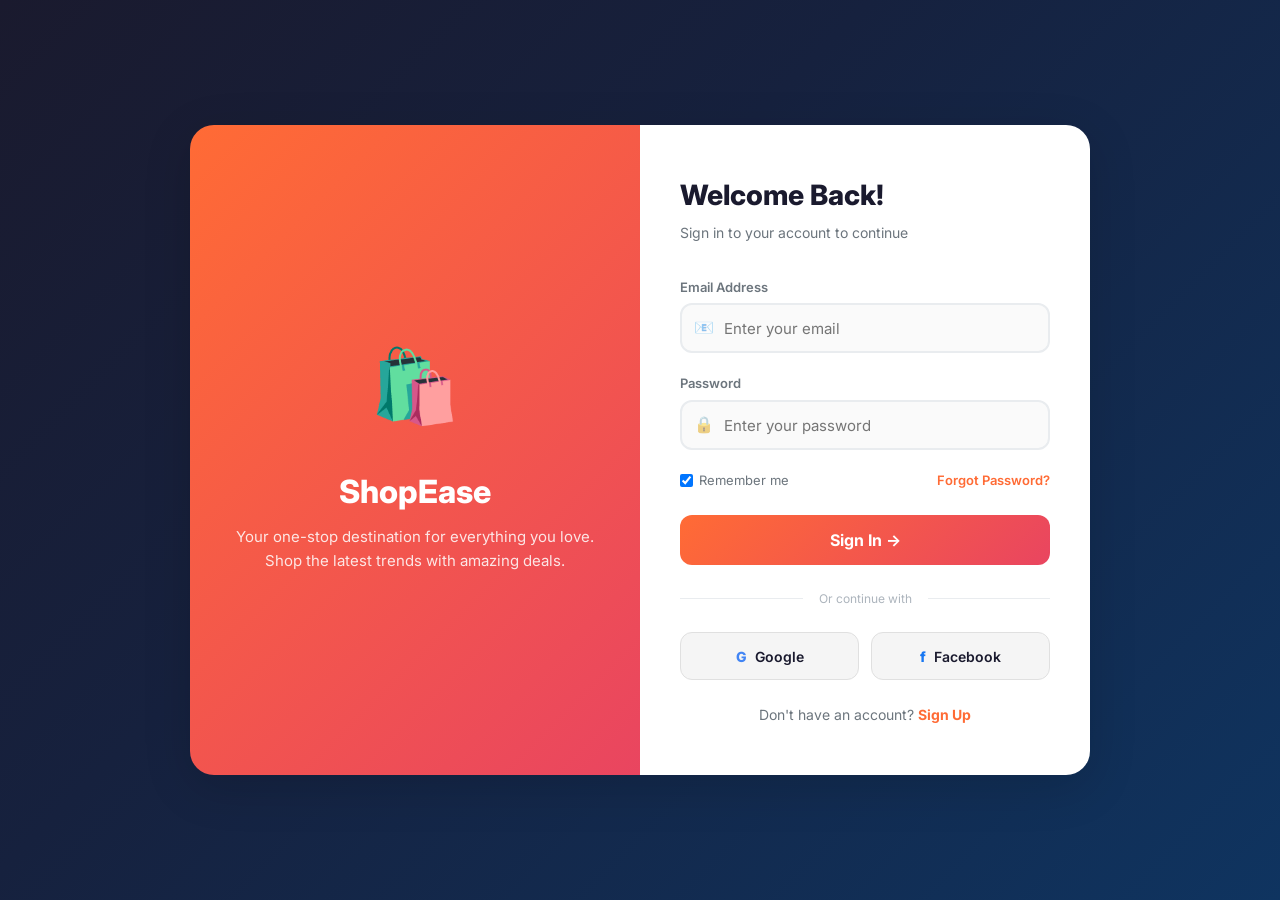
==== login.html @ 221dc3b9 "links added" ====
<!DOCTYPE html>
<html lang="en">

<head>
    <meta charset="UTF-8" />
    <meta name="viewport" content="width=device-width, initial-scale=1.0" />
    <title>Login – ShopEase</title>
    <meta name="description"
        content="Sign in to your ShopEase account to access your cart, orders, and personalized deals." />
    <link rel="stylesheet" href="styles.css" />
    <script
        src="https://cdn.c360a.salesforce.com/beacon/c360a/8842efab-59fa-426b-980d-b80e8fdeb8ed/scripts/c360a.min.js"></script>
</head>

<body>

    <!-- TOAST -->
    <div id="toast" class="toast"></div>

    <!-- LOGIN PAGE -->
    <div class="login-page-wrapper">
        <div class="login-card">
            <div class="login-hero">
                <div class="emoji">🛍️</div>
                <h2>ShopEase</h2>
                <p>Your one-stop destination for everything you love. Shop the latest trends with amazing deals.</p>
            </div>
            <div class="login-form-side">
                <h1>Welcome Back!</h1>
                <p class="subtitle">Sign in to your account to continue</p>
                <div class="form-group">
                    <label>Email Address</label>
                    <div class="input-wrap">
                        <span class="input-icon">📧</span>
                        <input type="email" id="emailInput" placeholder="Enter your email" />
                    </div>
                </div>
                <div class="form-group">
                    <label>Password</label>
                    <div class="input-wrap">
                        <span class="input-icon">🔒</span>
                        <input type="password" id="passwordInput" placeholder="Enter your password" />
                    </div>
                </div>
                <div class="form-options">
                    <label><input type="checkbox" checked /> Remember me</label>
                    <a href="#" onclick="showToast('Password reset link sent!');return false;">Forgot Password?</a>
                </div>
                <button class="btn btn-primary-full" onclick="loginSuccess()">Sign In →</button>
                <div class="divider">Or continue with</div>
                <div class="social-row">
                    <button class="btn-social" onclick="loginSuccess()"><span
                            style="color:#4285F4;font-weight:800;">G</span>
                        Google</button>
                    <button class="btn-social" onclick="loginSuccess()"><span
                            style="color:#1877F2;font-weight:800;">f</span>
                        Facebook</button>
                </div>
                <div class="login-footer">Don't have an account? <a href="#"
                        onclick="showToast('Sign Up - Coming soon!');return false;">Sign Up</a></div>
            </div>
        </div>
    </div>

    <script src="shared.js"></script>
    <script>
        function loginSuccess() {
            window.location.href = 'index.html?loggedIn=true';
        }
    </script>
</body>

</html>
---- styles.css ----
/* ==========================================
   ShopEase – E-Commerce Website
   Full Desktop Website Design
   ========================================== */

@import url('https://fonts.googleapis.com/css2?family=Inter:wght@300;400;500;600;700;800;900&display=swap');

:root {
  --primary: #FF6B35;
  --primary-dark: #E55A2B;
  --primary-light: #FF8F65;
  --primary-bg: #FFF5F0;
  --secondary: #1A1A2E;
  --secondary-light: #16213E;
  --accent: #E94560;
  --accent-light: #FF6B81;
  --gold: #FFD700;
  --background: #F8F9FA;
  --surface: #FFFFFF;
  --card-bg: #FFFFFF;
  --text-primary: #1A1A2E;
  --text-secondary: #6C757D;
  --text-hint: #ADB5BD;
  --text-price: #FF6B35;
  --text-old-price: #ADB5BD;
  --success: #28A745;
  --warning: #FFC107;
  --error: #DC3545;
  --divider: #E9ECEF;
  --shadow-sm: 0 2px 8px rgba(0,0,0,0.06);
  --shadow-md: 0 4px 16px rgba(0,0,0,0.1);
  --shadow-lg: 0 8px 32px rgba(0,0,0,0.12);
  --shadow-xl: 0 12px 48px rgba(0,0,0,0.15);
  --radius-sm: 8px;
  --radius-md: 12px;
  --radius-lg: 16px;
  --radius-xl: 24px;
  --radius-round: 100px;
  --transition: all 0.3s cubic-bezier(0.4, 0, 0.2, 1);
  --font: 'Inter', -apple-system, BlinkMacSystemFont, sans-serif;
  --max-width: 1280px;
}

/* ---- Reset & Base ---- */
*, *::before, *::after { box-sizing: border-box; margin: 0; padding: 0; }
html { scroll-behavior: smooth; }

body {
  font-family: var(--font);
  background: var(--background);
  color: var(--text-primary);
  line-height: 1.6;
  -webkit-font-smoothing: antialiased;
}

a { text-decoration: none; color: inherit; }
button { cursor: pointer; border: none; outline: none; font-family: var(--font); }
input, select, textarea { font-family: var(--font); outline: none; }
img { max-width: 100%; }
ul, ol { list-style: none; }

.container { max-width: var(--max-width); margin: 0 auto; padding: 0 24px; }

/* ---- Page System ---- */
/* Multi-page app — each page is a separate HTML file */

@keyframes fadeIn { from { opacity: 0; } to { opacity: 1; } }
@keyframes slideUp { from { opacity: 0; transform: translateY(20px); } to { opacity: 1; transform: translateY(0); } }
@keyframes bounceIn { 0% { opacity:0; transform:scale(.3); } 50% { transform:scale(1.05); } 100% { opacity:1; transform:scale(1); } }
@keyframes pulse { 0%,100% { transform:scale(1); } 50% { transform:scale(1.05); } }

/* ==========================================
   WEBSITE HEADER / NAVBAR
   ========================================== */
.site-header {
  background: var(--secondary);
  position: sticky;
  top: 0;
  z-index: 1000;
  box-shadow: 0 2px 12px rgba(0,0,0,0.15);
}

.header-top {
  border-bottom: 1px solid rgba(255,255,255,0.08);
  padding: 6px 0;
}

.header-top .container {
  display: flex;
  justify-content: space-between;
  font-size: 12px;
  color: rgba(255,255,255,0.5);
}

.header-main { padding: 14px 0; }

.header-main .container {
  display: flex;
  align-items: center;
  gap: 24px;
}

.logo {
  display: flex;
  align-items: center;
  gap: 10px;
  cursor: pointer;
  flex-shrink: 0;
}

.logo-emoji { font-size: 32px; }

.logo-text {
  font-size: 26px;
  font-weight: 800;
  color: #fff;
  letter-spacing: -0.5px;
}

.header-search {
  flex: 1;
  max-width: 560px;
  position: relative;
}

.header-search input {
  width: 100%;
  height: 44px;
  border: 2px solid rgba(255,255,255,0.15);
  border-radius: var(--radius-round);
  padding: 0 48px 0 20px;
  font-size: 14px;
  background: rgba(255,255,255,0.08);
  color: #fff;
  transition: var(--transition);
}

.header-search input::placeholder { color: rgba(255,255,255,0.4); }
.header-search input:focus { border-color: var(--primary); background: rgba(255,255,255,0.12); }

.header-search .search-icon {
  position: absolute;
  right: 16px;
  top: 50%;
  transform: translateY(-50%);
  font-size: 18px;
  opacity: 0.6;
}

.header-actions {
  display: flex;
  align-items: center;
  gap: 8px;
}

.header-btn {
  display: flex;
  flex-direction: column;
  align-items: center;
  gap: 2px;
  padding: 8px 14px;
  border-radius: var(--radius-sm);
  color: rgba(255,255,255,0.7);
  font-size: 11px;
  background: transparent;
  transition: var(--transition);
  position: relative;
  cursor: pointer;
}

.header-btn:hover { background: rgba(255,255,255,0.08); color: #fff; }
.header-btn .emoji { font-size: 22px; }

.header-btn .badge {
  position: absolute;
  top: 2px;
  right: 6px;
  min-width: 18px;
  height: 18px;
  background: var(--accent);
  color: #fff;
  font-size: 10px;
  font-weight: 700;
  border-radius: 50%;
  display: flex;
  align-items: center;
  justify-content: center;
  animation: pulse 0.5s ease;
}

/* Nav Bar */
.nav-bar {
  background: var(--secondary-light);
  border-top: 1px solid rgba(255,255,255,0.06);
}

.nav-bar .container {
  display: flex;
  gap: 0;
}

.nav-link {
  padding: 12px 20px;
  color: rgba(255,255,255,0.7);
  font-size: 14px;
  font-weight: 500;
  cursor: pointer;
  transition: var(--transition);
  border-bottom: 2px solid transparent;
  white-space: nowrap;
}

.nav-link:hover, .nav-link.active {
  color: #fff;
  border-bottom-color: var(--primary);
  background: rgba(255,255,255,0.04);
}

/* ==========================================
   FOOTER
   ========================================== */
.site-footer {
  background: var(--secondary);
  color: rgba(255,255,255,0.7);
  padding: 48px 0 0;
  margin-top: 60px;
}

.footer-grid {
  display: grid;
  grid-template-columns: 2fr 1fr 1fr 1fr;
  gap: 40px;
  margin-bottom: 40px;
}

.footer-brand .logo { margin-bottom: 16px; }
.footer-brand p { font-size: 14px; line-height: 1.7; color: rgba(255,255,255,0.5); }

.footer-col h4 {
  color: #fff;
  font-size: 15px;
  font-weight: 700;
  margin-bottom: 16px;
}

.footer-col ul li {
  margin-bottom: 10px;
}

.footer-col ul li a {
  color: rgba(255,255,255,0.5);
  font-size: 14px;
  transition: var(--transition);
}

.footer-col ul li a:hover { color: var(--primary); }

.footer-bottom {
  border-top: 1px solid rgba(255,255,255,0.08);
  padding: 20px 0;
  display: flex;
  justify-content: space-between;
  align-items: center;
  font-size: 13px;
  color: rgba(255,255,255,0.3);
}

.footer-payments { display: flex; gap: 8px; font-size: 24px; }

/* ==========================================
   LOGIN PAGE
   ========================================== */
.login-page-wrapper {
  display: flex;
  align-items: center;
  justify-content: center;
  min-height: 100vh;
  background: linear-gradient(135deg, #1A1A2E 0%, #16213E 40%, #0F3460 100%);
  padding: 40px 20px;
}

.login-card {
  display: flex;
  max-width: 900px;
  width: 100%;
  border-radius: var(--radius-xl);
  overflow: hidden;
  box-shadow: var(--shadow-xl);
  animation: slideUp 0.5s ease;
}

.login-hero {
  flex: 1;
  background: linear-gradient(135deg, var(--primary), var(--accent));
  padding: 60px 40px;
  display: flex;
  flex-direction: column;
  justify-content: center;
  text-align: center;
  color: #fff;
}

.login-hero .emoji { font-size: 72px; margin-bottom: 24px; }
.login-hero h2 { font-size: 32px; font-weight: 800; margin-bottom: 8px; }
.login-hero p { font-size: 15px; opacity: 0.85; line-height: 1.6; }

.login-form-side {
  flex: 1;
  background: #fff;
  padding: 48px 40px;
}

.login-form-side h1 {
  font-size: 28px;
  font-weight: 800;
  margin-bottom: 4px;
}

.login-form-side .subtitle {
  color: var(--text-secondary);
  font-size: 14px;
  margin-bottom: 32px;
}

.form-group { margin-bottom: 20px; }

.form-group label {
  display: block;
  font-size: 13px;
  font-weight: 600;
  color: var(--text-secondary);
  margin-bottom: 6px;
}

.form-group .input-wrap {
  position: relative;
}

.form-group .input-icon {
  position: absolute;
  left: 14px;
  top: 50%;
  transform: translateY(-50%);
  font-size: 16px;
  opacity: 0.5;
}

.form-group input {
  width: 100%;
  height: 50px;
  border: 2px solid var(--divider);
  border-radius: var(--radius-md);
  padding: 0 16px 0 42px;
  font-size: 15px;
  background: #FAFAFA;
  transition: var(--transition);
}

.form-group input:focus {
  border-color: var(--primary);
  background: #fff;
  box-shadow: 0 0 0 4px rgba(255,107,53,0.1);
}

.form-options {
  display: flex;
  justify-content: space-between;
  align-items: center;
  margin-bottom: 24px;
  font-size: 13px;
}

.form-options label { display: flex; align-items: center; gap: 6px; color: var(--text-secondary); cursor: pointer; }
.form-options a { color: var(--primary); font-weight: 600; }
.form-options a:hover { color: var(--primary-dark); }

.btn { display: inline-flex; align-items: center; justify-content: center; gap: 8px; font-weight: 700; border-radius: var(--radius-md); transition: var(--transition); cursor: pointer; border: none; }

.btn-primary-full {
  width: 100%;
  height: 50px;
  background: linear-gradient(135deg, var(--primary), var(--accent));
  color: #fff;
  font-size: 16px;
}

.btn-primary-full:hover { transform: translateY(-2px); box-shadow: 0 8px 24px rgba(255,107,53,0.4); }

.btn-primary-std {
  padding: 12px 32px;
  background: var(--primary);
  color: #fff;
  font-size: 15px;
}

.btn-primary-std:hover { background: var(--primary-dark); transform: translateY(-1px); box-shadow: var(--shadow-md); }

.btn-outline {
  padding: 12px 32px;
  background: transparent;
  color: var(--primary);
  font-size: 15px;
  border: 2px solid var(--primary);
}

.btn-outline:hover { background: var(--primary-bg); }

.divider {
  display: flex;
  align-items: center;
  gap: 16px;
  margin: 24px 0;
  color: var(--text-hint);
  font-size: 12px;
}
.divider::before, .divider::after { content: ''; flex: 1; height: 1px; background: var(--divider); }

.social-row {
  display: flex;
  gap: 12px;
  margin-bottom: 24px;
}

.btn-social {
  flex: 1;
  height: 48px;
  display: flex;
  align-items: center;
  justify-content: center;
  gap: 8px;
  background: #F5F5F5;
  border: 1px solid #E0E0E0;
  border-radius: var(--radius-md);
  font-size: 14px;
  font-weight: 600;
  color: var(--text-primary);
  transition: var(--transition);
  cursor: pointer;
}

.btn-social:hover { background: #EBEBEB; transform: translateY(-1px); }

.login-footer {
  text-align: center;
  font-size: 14px;
  color: var(--text-secondary);
}

.login-footer a { color: var(--primary); font-weight: 700; }

/* ==========================================
   HERO BANNER (HOME)
   ========================================== */
.hero-banner {
  position: relative;
  overflow: hidden;
  border-radius: var(--radius-lg);
  height: 380px;
  margin-bottom: 48px;
}

.hero-track {
  display: flex;
  height: 100%;
  transition: transform 0.6s cubic-bezier(0.4,0,0.2,1);
}

.hero-slide {
  min-width: 100%;
  height: 100%;
  padding: 60px;
  display: flex;
  flex-direction: column;
  justify-content: center;
  position: relative;
  overflow: hidden;
}

.hero-slide::after {
  content: '';
  position: absolute;
  right: -40px;
  bottom: -40px;
  width: 300px;
  height: 300px;
  background: rgba(255,255,255,0.06);
  border-radius: 50%;
}

.hero-badge {
  display: inline-block;
  padding: 6px 16px;
  background: rgba(255,255,255,0.2);
  backdrop-filter: blur(6px);
  border-radius: var(--radius-round);
  color: #fff;
  font-size: 13px;
  font-weight: 700;
  width: fit-content;
  margin-bottom: 16px;
}

.hero-title {
  font-size: 42px;
  font-weight: 900;
  color: #fff;
  margin-bottom: 8px;
  letter-spacing: -0.5px;
}

.hero-subtitle {
  color: rgba(255,255,255,0.85);
  font-size: 16px;
  margin-bottom: 24px;
  max-width: 400px;
}

.hero-cta {
  display: inline-flex;
  align-items: center;
  gap: 8px;
  background: #fff;
  color: var(--text-primary);
  padding: 14px 32px;
  border-radius: var(--radius-round);
  font-size: 15px;
  font-weight: 700;
  cursor: pointer;
  transition: var(--transition);
  width: fit-content;
  border: none;
}

.hero-cta:hover { transform: translateY(-2px); box-shadow: var(--shadow-lg); }

.hero-dots {
  position: absolute;
  bottom: 24px;
  left: 50%;
  transform: translateX(-50%);
  display: flex;
  gap: 10px;
  z-index: 5;
}

.hero-dot {
  width: 10px;
  height: 10px;
  border-radius: 50%;
  background: rgba(255,255,255,0.4);
  cursor: pointer;
  transition: var(--transition);
}

.hero-dot.active { width: 28px; border-radius: 5px; background: #fff; }

/* ==========================================
   CATEGORIES
   ========================================== */
.section { margin-bottom: 52px; }

.section-header {
  display: flex;
  align-items: center;
  justify-content: space-between;
  margin-bottom: 24px;
}

.section-title {
  font-size: 24px;
  font-weight: 800;
  color: var(--text-primary);
  display: flex;
  align-items: center;
  gap: 10px;
}

.see-all {
  color: var(--primary);
  font-size: 14px;
  font-weight: 700;
  cursor: pointer;
  transition: var(--transition);
}

.see-all:hover { color: var(--primary-dark); }

.categories-grid {
  display: grid;
  grid-template-columns: repeat(auto-fill, minmax(130px, 1fr));
  gap: 16px;
}

.category-card {
  display: flex;
  flex-direction: column;
  align-items: center;
  padding: 24px 12px;
  background: var(--card-bg);
  border-radius: var(--radius-lg);
  cursor: pointer;
  transition: var(--transition);
  box-shadow: var(--shadow-sm);
  text-align: center;
  text-decoration: none;
  color: inherit;
}

.category-card:hover {
  transform: translateY(-4px);
  box-shadow: var(--shadow-md);
}

.category-card .emoji {
  font-size: 36px;
  margin-bottom: 10px;
  transition: var(--transition);
}

.category-card:hover .emoji { transform: scale(1.15); }

.category-card .name {
  font-size: 13px;
  font-weight: 600;
  color: var(--text-primary);
}

.category-card .count {
  font-size: 11px;
  color: var(--text-hint);
  margin-top: 2px;
}

/* ==========================================
   PRODUCT CARDS
   ========================================== */
.products-row {
  display: flex;
  gap: 20px;
  overflow-x: auto;
  padding-bottom: 8px;
  scrollbar-width: none;
}
.products-row::-webkit-scrollbar { display: none;}
.products-row .product-card { min-width: 240px; max-width: 240px; }

.products-grid {
  display: grid;
  grid-template-columns: repeat(auto-fill, minmax(230px, 1fr));
  gap: 20px;
}

.product-card {
  background: var(--card-bg);
  border-radius: var(--radius-lg);
  overflow: hidden;
  cursor: pointer;
  transition: var(--transition);
  box-shadow: var(--shadow-sm);
}

.product-card:hover { transform: translateY(-6px); box-shadow: var(--shadow-lg); }

.product-card-img {
  height: 200px;
  background: #F5F6F8;
  display: flex;
  align-items: center;
  justify-content: center;
  font-size: 72px;
  position: relative;
}

.discount-badge {
  position: absolute;
  top: 12px;
  left: 12px;
  background: var(--primary);
  color: #fff;
  font-size: 11px;
  font-weight: 700;
  padding: 4px 10px;
  border-radius: var(--radius-sm);
  z-index: 1;
}

.product-card-info { padding: 16px; }

.product-card-name {
  font-size: 14px;
  font-weight: 600;
  color: var(--text-primary);
  margin-bottom: 8px;
  display: -webkit-box;
  -webkit-line-clamp: 2;
  -webkit-box-orient: vertical;
  overflow: hidden;
  line-height: 1.4;
}

.product-rating {
  display: flex;
  align-items: center;
  gap: 6px;
  margin-bottom: 8px;
}

.stars { color: var(--gold); font-size: 13px; letter-spacing: 1px; }
.review-count { font-size: 12px; color: var(--text-hint); }

.product-price-row { display: flex; align-items: baseline; gap: 8px; }
.product-price { font-size: 18px; font-weight: 800; color: var(--text-price); }
.product-original-price { font-size: 13px; color: var(--text-old-price); text-decoration: line-through; }

/* ==========================================
   PRODUCT LIST / CATEGORY PAGE
   ========================================== */
.list-page-content { padding: 32px 0; }

.breadcrumb {
  display: flex;
  align-items: center;
  gap: 8px;
  font-size: 13px;
  color: var(--text-hint);
  margin-bottom: 24px;
}

.breadcrumb a { color: var(--text-secondary); transition: var(--transition); }
.breadcrumb a:hover { color: var(--primary); }
.breadcrumb .sep { color: var(--text-hint); }

.list-layout {
  display: grid;
  grid-template-columns: 240px 1fr;
  gap: 32px;
}

.filter-sidebar {
  background: var(--card-bg);
  border-radius: var(--radius-md);
  padding: 24px;
  height: fit-content;
  box-shadow: var(--shadow-sm);
  position: sticky;
  top: 140px;
}

.filter-sidebar h3 {
  font-size: 16px;
  font-weight: 700;
  margin-bottom: 20px;
  display: flex;
  align-items: center;
  gap: 8px;
}

.filter-group { margin-bottom: 20px; }
.filter-group h4 { font-size: 13px; font-weight: 700; margin-bottom: 10px; color: var(--text-secondary); text-transform: uppercase; letter-spacing: 0.5px; }

.filter-group label {
  display: flex;
  align-items: center;
  gap: 8px;
  margin-bottom: 8px;
  font-size: 14px;
  color: var(--text-primary);
  cursor: pointer;
}

.filter-group input[type="checkbox"] {
  accent-color: var(--primary);
  width: 16px;
  height: 16px;
}

.filter-group select {
  width: 100%;
  padding: 8px 12px;
  border: 1px solid var(--divider);
  border-radius: var(--radius-sm);
  font-size: 14px;
  background: #fff;
}

.list-header {
  display: flex;
  align-items: center;
  justify-content: space-between;
  margin-bottom: 20px;
}

.list-header h2 { font-size: 24px; font-weight: 800; }
.list-header .count { font-size: 14px; color: var(--text-secondary); }

.sort-select {
  padding: 8px 16px;
  border: 1px solid var(--divider);
  border-radius: var(--radius-sm);
  font-size: 14px;
  background: #fff;
  cursor: pointer;
}

/* ==========================================
   PRODUCT DETAIL (WEBSITE LAYOUT)
   ========================================== */
.detail-page-content { padding: 32px 0; }

.detail-layout {
  display: grid;
  grid-template-columns: 1fr 1fr;
  gap: 48px;
  background: var(--card-bg);
  padding: 40px;
  border-radius: var(--radius-lg);
  box-shadow: var(--shadow-sm);
  margin-bottom: 32px;
}

.detail-image-section {
  background: #F5F6F8;
  border-radius: var(--radius-lg);
  display: flex;
  align-items: center;
  justify-content: center;
  height: 480px;
  font-size: 180px;
  position: relative;
}

.detail-image-section .discount-badge {
  font-size: 14px;
  padding: 6px 16px;
}

.wishlist-btn {
  position: absolute;
  top: 16px;
  right: 16px;
  width: 48px;
  height: 48px;
  background: rgba(255,255,255,0.9);
  backdrop-filter: blur(10px);
  border-radius: 50%;
  display: flex;
  align-items: center;
  justify-content: center;
  font-size: 24px;
  cursor: pointer;
  transition: var(--transition);
  box-shadow: var(--shadow-sm);
  border: none;
}

.wishlist-btn:hover { transform: scale(1.1); }

.detail-info-section {}

.detail-info-section .rating-row {
  display: flex;
  align-items: center;
  gap: 10px;
  margin-bottom: 12px;
}

.detail-info-section .name {
  font-size: 28px;
  font-weight: 800;
  line-height: 1.3;
  margin-bottom: 16px;
}

.detail-price-row {
  display: flex;
  align-items: baseline;
  gap: 14px;
  margin-bottom: 8px;
}

.detail-price { font-size: 32px; font-weight: 800; color: var(--text-price); }
.detail-original { font-size: 18px; color: var(--text-old-price); text-decoration: line-through; }
.detail-discount-text { font-size: 15px; font-weight: 700; color: var(--success); }

.stock-badge {
  display: inline-flex;
  align-items: center;
  gap: 6px;
  padding: 6px 14px;
  border-radius: var(--radius-round);
  font-size: 13px;
  font-weight: 600;
  margin-bottom: 24px;
}

.stock-badge.in-stock { background: #E8F5E9; color: var(--success); }

.detail-divider {
  height: 1px;
  background: var(--divider);
  margin: 24px 0;
}

.size-label {
  font-size: 15px;
  font-weight: 700;
  margin-bottom: 12px;
}

.size-options {
  display: flex;
  gap: 10px;
  flex-wrap: wrap;
  margin-bottom: 24px;
}

.size-option {
  padding: 10px 24px;
  border: 2px solid var(--divider);
  border-radius: var(--radius-round);
  font-size: 14px;
  font-weight: 600;
  color: var(--text-primary);
  background: #fff;
  cursor: pointer;
  transition: var(--transition);
}

.size-option:hover { border-color: var(--primary); color: var(--primary); }
.size-option.selected { border-color: var(--primary); background: var(--primary-bg); color: var(--primary); }

.detail-actions {
  display: flex;
  gap: 14px;
  margin-bottom: 24px;
}

.detail-actions .btn { flex: 1; height: 52px; font-size: 15px; border-radius: var(--radius-md); }

.features-grid {
  display: grid;
  grid-template-columns: repeat(4, 1fr);
  gap: 12px;
  margin-top: 8px;
}

.feature-box {
  display: flex;
  flex-direction: column;
  align-items: center;
  gap: 6px;
  padding: 16px;
  background: var(--background);
  border-radius: var(--radius-md);
  text-align: center;
}

.feature-box .emoji { font-size: 28px; }
.feature-box .label { font-size: 12px; color: var(--text-secondary); font-weight: 500; }

.detail-description {
  background: var(--card-bg);
  padding: 32px;
  border-radius: var(--radius-lg);
  box-shadow: var(--shadow-sm);
}

.detail-description h3 { font-size: 20px; font-weight: 700; margin-bottom: 12px; }
.detail-description p { font-size: 15px; color: var(--text-secondary); line-height: 1.8; }

/* ==========================================
   CART PAGE (WEBSITE)
   ========================================== */
.cart-page-content { padding: 32px 0; }

.cart-layout {
  display: grid;
  grid-template-columns: 1fr 380px;
  gap: 32px;
  align-items: start;
}

.cart-items-list {}

.cart-card {
  background: var(--card-bg);
  border-radius: var(--radius-md);
  padding: 20px;
  display: flex;
  gap: 20px;
  margin-bottom: 16px;
  box-shadow: var(--shadow-sm);
  transition: var(--transition);
  animation: slideUp 0.3s ease;
}

.cart-card:hover { box-shadow: var(--shadow-md); }

.cart-card-img {
  width: 100px;
  height: 100px;
  background: #F5F6F8;
  border-radius: var(--radius-md);
  display: flex;
  align-items: center;
  justify-content: center;
  font-size: 44px;
  flex-shrink: 0;
}

.cart-card-details { flex: 1; }

.cart-card-top {
  display: flex;
  justify-content: space-between;
  align-items: flex-start;
  margin-bottom: 8px;
}

.cart-card-name { font-size: 16px; font-weight: 600; }

.remove-btn {
  padding: 6px 12px;
  background: transparent;
  color: var(--text-hint);
  font-size: 13px;
  cursor: pointer;
  transition: var(--transition);
  border-radius: var(--radius-sm);
}

.remove-btn:hover { background: #FEE; color: var(--error); }

.cart-card-price-row {
  display: flex;
  align-items: baseline;
  gap: 8px;
  margin-bottom: 12px;
}

.qty-selector {
  display: inline-flex;
  align-items: center;
  border: 1px solid var(--divider);
  border-radius: var(--radius-sm);
  overflow: hidden;
}

.qty-btn {
  width: 38px;
  height: 38px;
  display: flex;
  align-items: center;
  justify-content: center;
  font-size: 18px;
  font-weight: 700;
  background: transparent;
  cursor: pointer;
  transition: var(--transition);
}

.qty-btn:hover { background: var(--primary-bg); color: var(--primary); }

.qty-val {
  width: 44px;
  text-align: center;
  font-size: 15px;
  font-weight: 700;
  border-left: 1px solid var(--divider);
  border-right: 1px solid var(--divider);
  line-height: 38px;
}

.cart-sidebar {
  position: sticky;
  top: 140px;
}

.coupon-card {
  background: var(--card-bg);
  border-radius: var(--radius-md);
  padding: 20px;
  margin-bottom: 16px;
  box-shadow: var(--shadow-sm);
}

.coupon-card h4 { font-size: 15px; font-weight: 700; margin-bottom: 12px; }

.coupon-row {
  display: flex;
  gap: 8px;
}

.coupon-row input {
  flex: 1;
  height: 42px;
  border: 1px solid var(--divider);
  border-radius: var(--radius-sm);
  padding: 0 14px;
  font-size: 14px;
}

.coupon-row button {
  padding: 0 20px;
  background: var(--primary);
  color: #fff;
  font-size: 13px;
  font-weight: 700;
  border-radius: var(--radius-sm);
  transition: var(--transition);
}

.coupon-row button:hover { background: var(--primary-dark); }

.summary-card {
  background: var(--card-bg);
  border-radius: var(--radius-md);
  padding: 24px;
  box-shadow: var(--shadow-sm);
}

.summary-card h3 { font-size: 18px; font-weight: 700; margin-bottom: 20px; }

.summary-row {
  display: flex;
  justify-content: space-between;
  margin-bottom: 12px;
  font-size: 14px;
}

.summary-row .label { color: var(--text-secondary); }
.summary-row .value { font-weight: 500; }
.summary-row.discount .value { color: var(--success); }

.summary-row.total {
  border-top: 2px solid var(--divider);
  padding-top: 16px;
  margin-top: 8px;
  font-size: 20px;
}
.summary-row.total .label { font-weight: 800; }
.summary-row.total .value { font-weight: 800; color: var(--text-price); }

.summary-card .btn { width: 100%; height: 50px; font-size: 16px; margin-top: 20px; }

.empty-cart {
  text-align: center;
  padding: 80px 20px;
  grid-column: 1 / -1;
}
.empty-cart .emoji { font-size: 80px; margin-bottom: 20px; }
.empty-cart h3 { font-size: 24px; font-weight: 700; margin-bottom: 8px; }
.empty-cart p { color: var(--text-secondary); margin-bottom: 24px; }

/* ==========================================
   PAYMENT PAGE (WEBSITE)
   ========================================== */
.payment-page-content { padding: 32px 0; }

.payment-layout {
  display: grid;
  grid-template-columns: 1fr 380px;
  gap: 32px;
  align-items: start;
}

.payment-main {}

.pay-card {
  background: var(--card-bg);
  border-radius: var(--radius-md);
  padding: 24px;
  margin-bottom: 16px;
  box-shadow: var(--shadow-sm);
}

.pay-card-header {
  display: flex;
  align-items: center;
  gap: 10px;
  margin-bottom: 16px;
}

.pay-card-header .emoji { font-size: 20px; }
.pay-card-header h3 { flex: 1; font-size: 18px; font-weight: 700; }
.pay-card-header .action { color: var(--primary); font-size: 14px; font-weight: 600; cursor: pointer; }

.address-box .name { font-size: 15px; font-weight: 600; margin-bottom: 4px; }
.address-box .text { font-size: 14px; color: var(--text-secondary); line-height: 1.6; }

.payment-option {
  display: flex;
  align-items: center;
  gap: 14px;
  padding: 16px;
  border: 2px solid var(--divider);
  border-radius: var(--radius-md);
  margin-bottom: 10px;
  cursor: pointer;
  transition: var(--transition);
}

.payment-option:hover { border-color: var(--primary-light); }
.payment-option.selected { border-color: var(--primary); background: var(--primary-bg); }

.payment-option .emoji { font-size: 24px; }
.payment-option .name { flex: 1; font-size: 15px; font-weight: 600; }

.payment-option .radio {
  width: 22px;
  height: 22px;
  border: 2px solid var(--divider);
  border-radius: 50%;
  display: flex;
  align-items: center;
  justify-content: center;
  transition: var(--transition);
}

.payment-option.selected .radio { border-color: var(--primary); }
.payment-option.selected .radio::after { content: ''; width: 12px; height: 12px; background: var(--primary); border-radius: 50%; }

.pay-sidebar {
  position: sticky;
  top: 140px;
}

/* ==========================================
   ORDER CONFIRMATION (WEBSITE)
   ========================================== */
.order-page-content { padding: 48px 0; }

.order-success-hero {
  text-align: center;
  background: var(--card-bg);
  border-radius: var(--radius-lg);
  padding: 60px 40px;
  box-shadow: var(--shadow-sm);
  margin-bottom: 32px;
}

.success-circle {
  width: 100px;
  height: 100px;
  background: var(--success);
  border-radius: 50%;
  display: flex;
  align-items: center;
  justify-content: center;
  margin: 0 auto 24px;
  animation: bounceIn 0.6s ease;
}

.success-circle span { font-size: 48px; color: #fff; font-weight: 700; }

.order-success-hero h2 { font-size: 32px; font-weight: 800; margin-bottom: 8px; }
.order-success-hero p { color: var(--text-secondary); font-size: 15px; }

.order-details-grid {
  display: grid;
  grid-template-columns: 1fr 1fr;
  gap: 24px;
  margin-bottom: 32px;
}

.order-detail-card {
  background: var(--card-bg);
  border-radius: var(--radius-md);
  padding: 28px;
  box-shadow: var(--shadow-sm);
}

.order-detail-card h3 { font-size: 18px; font-weight: 700; margin-bottom: 20px; }

.order-info-row {
  display: flex;
  justify-content: space-between;
  margin-bottom: 14px;
  font-size: 15px;
}

.order-info-row .label { color: var(--text-secondary); }
.order-info-row .value { font-weight: 600; }
.order-info-row .value.price { color: var(--text-price); font-weight: 800; font-size: 18px; }
.order-info-row .value.delivery { color: var(--success); font-weight: 700; }

.timeline-step {
  display: flex;
  align-items: flex-start;
  gap: 16px;
  margin-bottom: 24px;
  position: relative;
}

.timeline-step:not(:last-child)::after {
  content: '';
  position: absolute;
  left: 16px;
  top: 36px;
  bottom: -20px;
  width: 2px;
  background: var(--divider);
}

.timeline-step.completed:not(:last-child)::after { background: var(--primary); }

.timeline-dot {
  width: 32px;
  height: 32px;
  border-radius: 50%;
  background: var(--divider);
  flex-shrink: 0;
  display: flex;
  align-items: center;
  justify-content: center;
  font-size: 14px;
}

.timeline-dot.completed { background: var(--primary); color: #fff; font-weight: 700; }
.timeline-dot.active { background: var(--primary-bg); border: 2px solid var(--primary); }

.timeline-info h4 { font-size: 15px; font-weight: 600; }
.timeline-info p { font-size: 13px; color: var(--text-secondary); }
.timeline-step:not(.completed) .timeline-info h4 { color: var(--text-hint); }
.timeline-step:not(.completed) .timeline-info p { color: var(--text-hint); }

.order-actions {
  display: flex;
  gap: 16px;
  justify-content: center;
}

.order-actions .btn { min-width: 200px; height: 52px; font-size: 15px; }

/* ==========================================
   TOAST
   ========================================== */
.toast {
  position: fixed;
  bottom: 32px;
  left: 50%;
  transform: translateX(-50%) translateY(80px);
  background: var(--secondary);
  color: #fff;
  padding: 14px 28px;
  border-radius: var(--radius-round);
  font-size: 14px;
  font-weight: 600;
  z-index: 9999;
  opacity: 0;
  transition: all 0.4s cubic-bezier(0.4,0,0.2,1);
  box-shadow: var(--shadow-xl);
}

.toast.show { opacity: 1; transform: translateX(-50%) translateY(0); }

/* ==========================================
   RESPONSIVE
   ========================================== */
@media (max-width: 1024px) {
  .footer-grid { grid-template-columns: 1fr 1fr; }
  .detail-layout { grid-template-columns: 1fr; }
  .detail-image-section { height: 360px; }
  .cart-layout, .payment-layout { grid-template-columns: 1fr; }
  .order-details-grid { grid-template-columns: 1fr; }
}

@media (max-width: 768px) {
  .login-card { flex-direction: column; }
  .login-hero { padding: 40px 30px; }
  .login-form-side { padding: 32px 24px; }
  .hero-banner { height: 260px; }
  .hero-title { font-size: 28px; }
  .hero-slide { padding: 32px; }
  .list-layout { grid-template-columns: 1fr; }
  .filter-sidebar { position: static; }
  .footer-grid { grid-template-columns: 1fr; gap: 24px; }
  .footer-bottom { flex-direction: column; gap: 12px; }
  .header-search { display: none; }
  .nav-bar .container { overflow-x: auto; scrollbar-width: none; }
  .categories-grid { grid-template-columns: repeat(auto-fill, minmax(100px, 1fr)); }
  .features-grid { grid-template-columns: repeat(2, 1fr); }
}

/* ---- Multi-page link styles ---- */
.header-btn {
  text-decoration: none;
  color: rgba(255,255,255,0.7);
}

a.header-btn:hover {
  color: #fff;
}

.cart-card-name {
  text-decoration: none;
  color: inherit;
  transition: var(--transition);
}

.cart-card-name:hover {
  color: var(--primary);
}

a.see-all {
  text-decoration: none;
}

a.nav-link {
  text-decoration: none;
}

a.hero-cta {
  text-decoration: none;
  color: var(--text-primary);
}

a.btn {
  text-decoration: none;
  display: inline-flex;
  align-items: center;
  justify-content: center;
}
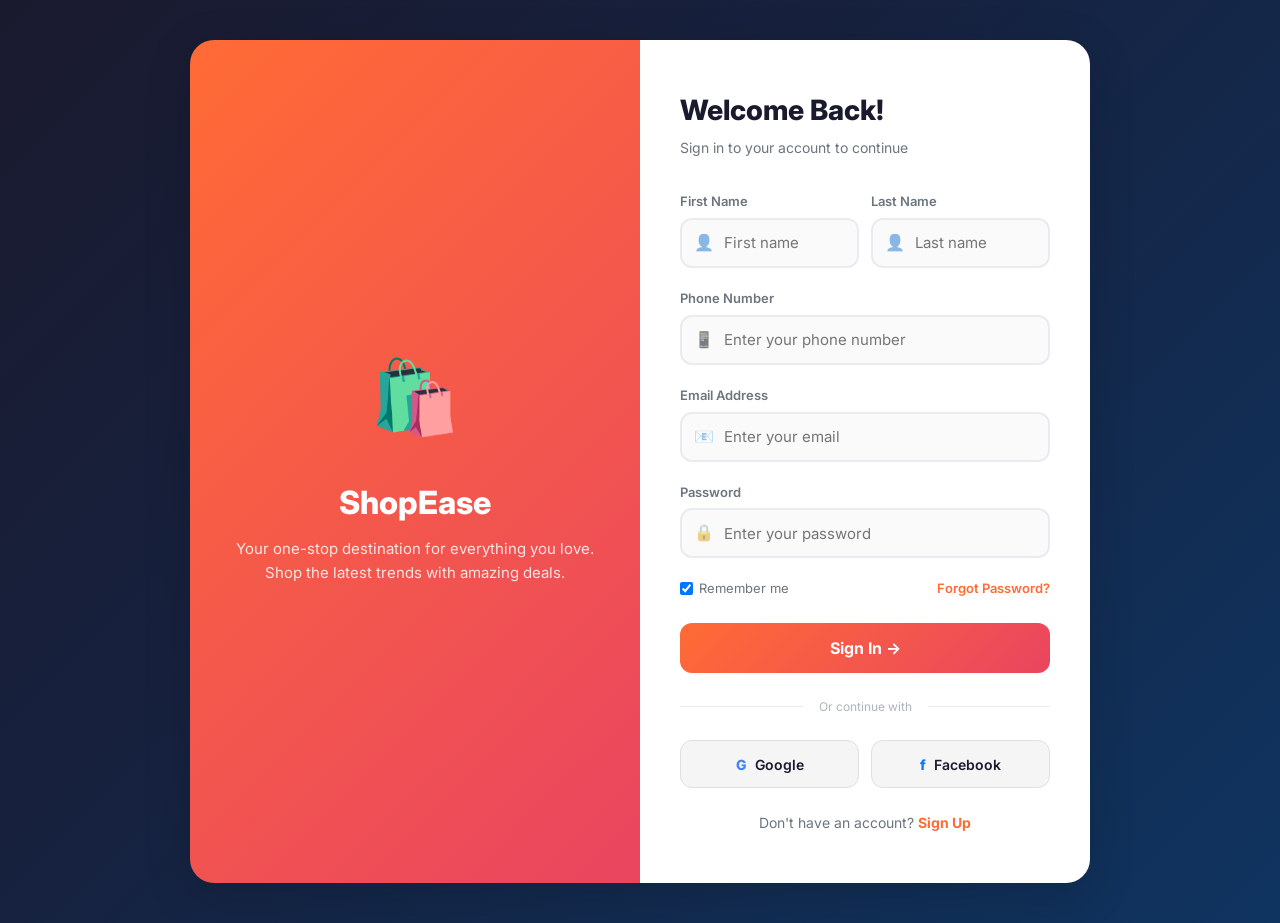
==== commit 3fc3fe9a: "updated login page" ====
--- a/login.html
+++ b/login.html
@@ -28,6 +28,29 @@
             <div class="login-form-side">
                 <h1>Welcome Back!</h1>
                 <p class="subtitle">Sign in to your account to continue</p>
+                <div class="form-row">
+                    <div class="form-group">
+                        <label>First Name</label>
+                        <div class="input-wrap">
+                            <span class="input-icon">👤</span>
+                            <input type="text" id="firstNameInput" placeholder="First name" />
+                        </div>
+                    </div>
+                    <div class="form-group">
+                        <label>Last Name</label>
+                        <div class="input-wrap">
+                            <span class="input-icon">👤</span>
+                            <input type="text" id="lastNameInput" placeholder="Last name" />
+                        </div>
+                    </div>
+                </div>
+                <div class="form-group">
+                    <label>Phone Number</label>
+                    <div class="input-wrap">
+                        <span class="input-icon">📱</span>
+                        <input type="tel" id="phoneInput" placeholder="Enter your phone number" />
+                    </div>
+                </div>
                 <div class="form-group">
                     <label>Email Address</label>
                     <div class="input-wrap">
@@ -46,7 +69,7 @@
                     <label><input type="checkbox" checked /> Remember me</label>
                     <a href="#" onclick="showToast('Password reset link sent!');return false;">Forgot Password?</a>
                 </div>
-                <button class="btn btn-primary-full" onclick="loginSuccess()">Sign In →</button>
+                <button id="signin-btn" class="btn btn-primary-full" onclick="loginSuccess()">Sign In →</button>
                 <div class="divider">Or continue with</div>
                 <div class="social-row">
                     <button class="btn-social" onclick="loginSuccess()"><span
--- a/styles.css
+++ b/styles.css
@@ -27,10 +27,10 @@
   --warning: #FFC107;
   --error: #DC3545;
   --divider: #E9ECEF;
-  --shadow-sm: 0 2px 8px rgba(0,0,0,0.06);
-  --shadow-md: 0 4px 16px rgba(0,0,0,0.1);
-  --shadow-lg: 0 8px 32px rgba(0,0,0,0.12);
-  --shadow-xl: 0 12px 48px rgba(0,0,0,0.15);
+  --shadow-sm: 0 2px 8px rgba(0, 0, 0, 0.06);
+  --shadow-md: 0 4px 16px rgba(0, 0, 0, 0.1);
+  --shadow-lg: 0 8px 32px rgba(0, 0, 0, 0.12);
+  --shadow-xl: 0 12px 48px rgba(0, 0, 0, 0.15);
   --radius-sm: 8px;
   --radius-md: 12px;
   --radius-lg: 16px;
@@ -42,8 +42,17 @@
 }
 
 /* ---- Reset & Base ---- */
-*, *::before, *::after { box-sizing: border-box; margin: 0; padding: 0; }
-html { scroll-behavior: smooth; }
+*,
+*::before,
+*::after {
+  box-sizing: border-box;
+  margin: 0;
+  padding: 0;
+}
+
+html {
+  scroll-behavior: smooth;
+}
 
 body {
   font-family: var(--font);
@@ -53,35 +62,105 @@
   -webkit-font-smoothing: antialiased;
 }
 
-a { text-decoration: none; color: inherit; }
-button { cursor: pointer; border: none; outline: none; font-family: var(--font); }
-input, select, textarea { font-family: var(--font); outline: none; }
-img { max-width: 100%; }
-ul, ol { list-style: none; }
-
-.container { max-width: var(--max-width); margin: 0 auto; padding: 0 24px; }
+a {
+  text-decoration: none;
+  color: inherit;
+}
+
+button {
+  cursor: pointer;
+  border: none;
+  outline: none;
+  font-family: var(--font);
+}
+
+input,
+select,
+textarea {
+  font-family: var(--font);
+  outline: none;
+}
+
+img {
+  max-width: 100%;
+}
+
+ul,
+ol {
+  list-style: none;
+}
+
+.container {
+  max-width: var(--max-width);
+  margin: 0 auto;
+  padding: 0 24px;
+}
 
 /* ---- Page System ---- */
 /* Multi-page app — each page is a separate HTML file */
 
-@keyframes fadeIn { from { opacity: 0; } to { opacity: 1; } }
-@keyframes slideUp { from { opacity: 0; transform: translateY(20px); } to { opacity: 1; transform: translateY(0); } }
-@keyframes bounceIn { 0% { opacity:0; transform:scale(.3); } 50% { transform:scale(1.05); } 100% { opacity:1; transform:scale(1); } }
-@keyframes pulse { 0%,100% { transform:scale(1); } 50% { transform:scale(1.05); } }
+@keyframes fadeIn {
+  from {
+    opacity: 0;
+  }
+
+  to {
+    opacity: 1;
+  }
+}
+
+@keyframes slideUp {
+  from {
+    opacity: 0;
+    transform: translateY(20px);
+  }
+
+  to {
+    opacity: 1;
+    transform: translateY(0);
+  }
+}
+
+@keyframes bounceIn {
+  0% {
+    opacity: 0;
+    transform: scale(.3);
+  }
+
+  50% {
+    transform: scale(1.05);
+  }
+
+  100% {
+    opacity: 1;
+    transform: scale(1);
+  }
+}
+
+@keyframes pulse {
+
+  0%,
+  100% {
+    transform: scale(1);
+  }
+
+  50% {
+    transform: scale(1.05);
+  }
+}
 
 /* ==========================================
    WEBSITE HEADER / NAVBAR
    ========================================== */
 .site-header {
   background: var(--secondary);
-  position: sticky;
   top: 0;
   z-index: 1000;
-  box-shadow: 0 2px 12px rgba(0,0,0,0.15);
+  box-shadow: 0 2px 12px rgba(0, 0, 0, 0.15);
 }
 
 .header-top {
-  border-bottom: 1px solid rgba(255,255,255,0.08);
+  border-bottom: 1px solid rgba(255, 255, 255, 0.08);
   padding: 6px 0;
 }
 
@@ -89,10 +168,12 @@
   display: flex;
   justify-content: space-between;
   font-size: 12px;
-  color: rgba(255,255,255,0.5);
-}
-
-.header-main { padding: 14px 0; }
+  color: rgba(255, 255, 255, 0.5);
+}
+
+.header-main {
+  padding: 14px 0;
+}
 
 .header-main .container {
   display: flex;
@@ -108,7 +189,9 @@
   flex-shrink: 0;
 }
 
-.logo-emoji { font-size: 32px; }
+.logo-emoji {
+  font-size: 32px;
+}
 
 .logo-text {
   font-size: 26px;
@@ -126,17 +209,23 @@
 .header-search input {
   width: 100%;
   height: 44px;
-  border: 2px solid rgba(255,255,255,0.15);
+  border: 2px solid rgba(255, 255, 255, 0.15);
   border-radius: var(--radius-round);
   padding: 0 48px 0 20px;
   font-size: 14px;
-  background: rgba(255,255,255,0.08);
+  background: rgba(255, 255, 255, 0.08);
   color: #fff;
   transition: var(--transition);
 }
 
-.header-search input::placeholder { color: rgba(255,255,255,0.4); }
-.header-search input:focus { border-color: var(--primary); background: rgba(255,255,255,0.12); }
+.header-search input::placeholder {
+  color: rgba(255, 255, 255, 0.4);
+}
+
+.header-search input:focus {
+  border-color: var(--primary);
+  background: rgba(255, 255, 255, 0.12);
+}
 
 .header-search .search-icon {
   position: absolute;
@@ -160,7 +249,7 @@
   gap: 2px;
   padding: 8px 14px;
   border-radius: var(--radius-sm);
-  color: rgba(255,255,255,0.7);
+  color: rgba(255, 255, 255, 0.7);
   font-size: 11px;
   background: transparent;
   transition: var(--transition);
@@ -168,8 +257,14 @@
   cursor: pointer;
 }
 
-.header-btn:hover { background: rgba(255,255,255,0.08); color: #fff; }
-.header-btn .emoji { font-size: 22px; }
+.header-btn:hover {
+  background: rgba(255, 255, 255, 0.08);
+  color: #fff;
+}
+
+.header-btn .emoji {
+  font-size: 22px;
+}
 
 .header-btn .badge {
   position: absolute;
@@ -191,7 +286,7 @@
 /* Nav Bar */
 .nav-bar {
   background: var(--secondary-light);
-  border-top: 1px solid rgba(255,255,255,0.06);
+  border-top: 1px solid rgba(255, 255, 255, 0.06);
 }
 
 .nav-bar .container {
@@ -201,7 +296,7 @@
 
 .nav-link {
   padding: 12px 20px;
-  color: rgba(255,255,255,0.7);
+  color: rgba(255, 255, 255, 0.7);
   font-size: 14px;
   font-weight: 500;
   cursor: pointer;
@@ -210,10 +305,11 @@
   white-space: nowrap;
 }
 
-.nav-link:hover, .nav-link.active {
+.nav-link:hover,
+.nav-link.active {
   color: #fff;
   border-bottom-color: var(--primary);
-  background: rgba(255,255,255,0.04);
+  background: rgba(255, 255, 255, 0.04);
 }
 
 /* ==========================================
@@ -221,7 +317,7 @@
    ========================================== */
 .site-footer {
   background: var(--secondary);
-  color: rgba(255,255,255,0.7);
+  color: rgba(255, 255, 255, 0.7);
   padding: 48px 0 0;
   margin-top: 60px;
 }
@@ -233,8 +329,15 @@
   margin-bottom: 40px;
 }
 
-.footer-brand .logo { margin-bottom: 16px; }
-.footer-brand p { font-size: 14px; line-height: 1.7; color: rgba(255,255,255,0.5); }
+.footer-brand .logo {
+  margin-bottom: 16px;
+}
+
+.footer-brand p {
+  font-size: 14px;
+  line-height: 1.7;
+  color: rgba(255, 255, 255, 0.5);
+}
 
 .footer-col h4 {
   color: #fff;
@@ -248,24 +351,30 @@
 }
 
 .footer-col ul li a {
-  color: rgba(255,255,255,0.5);
-  font-size: 14px;
-  transition: var(--transition);
-}
-
-.footer-col ul li a:hover { color: var(--primary); }
+  color: rgba(255, 255, 255, 0.5);
+  font-size: 14px;
+  transition: var(--transition);
+}
+
+.footer-col ul li a:hover {
+  color: var(--primary);
+}
 
 .footer-bottom {
-  border-top: 1px solid rgba(255,255,255,0.08);
+  border-top: 1px solid rgba(255, 255, 255, 0.08);
   padding: 20px 0;
   display: flex;
   justify-content: space-between;
   align-items: center;
   font-size: 13px;
-  color: rgba(255,255,255,0.3);
-}
-
-.footer-payments { display: flex; gap: 8px; font-size: 24px; }
+  color: rgba(255, 255, 255, 0.3);
+}
+
+.footer-payments {
+  display: flex;
+  gap: 8px;
+  font-size: 24px;
+}
 
 /* ==========================================
    LOGIN PAGE
@@ -300,9 +409,22 @@
   color: #fff;
 }
 
-.login-hero .emoji { font-size: 72px; margin-bottom: 24px; }
-.login-hero h2 { font-size: 32px; font-weight: 800; margin-bottom: 8px; }
-.login-hero p { font-size: 15px; opacity: 0.85; line-height: 1.6; }
+.login-hero .emoji {
+  font-size: 72px;
+  margin-bottom: 24px;
+}
+
+.login-hero h2 {
+  font-size: 32px;
+  font-weight: 800;
+  margin-bottom: 8px;
+}
+
+.login-hero p {
+  font-size: 15px;
+  opacity: 0.85;
+  line-height: 1.6;
+}
 
 .login-form-side {
   flex: 1;
@@ -322,7 +444,18 @@
   margin-bottom: 32px;
 }
 
-.form-group { margin-bottom: 20px; }
+.form-group {
+  margin-bottom: 20px;
+}
+
+.form-row {
+  display: flex;
+  gap: 12px;
+}
+
+.form-row .form-group {
+  flex: 1;
+}
 
 .form-group label {
   display: block;
@@ -359,7 +492,7 @@
 .form-group input:focus {
   border-color: var(--primary);
   background: #fff;
-  box-shadow: 0 0 0 4px rgba(255,107,53,0.1);
+  box-shadow: 0 0 0 4px rgba(255, 107, 53, 0.1);
 }
 
 .form-options {
@@ -370,11 +503,34 @@
   font-size: 13px;
 }
 
-.form-options label { display: flex; align-items: center; gap: 6px; color: var(--text-secondary); cursor: pointer; }
-.form-options a { color: var(--primary); font-weight: 600; }
-.form-options a:hover { color: var(--primary-dark); }
-
-.btn { display: inline-flex; align-items: center; justify-content: center; gap: 8px; font-weight: 700; border-radius: var(--radius-md); transition: var(--transition); cursor: pointer; border: none; }
+.form-options label {
+  display: flex;
+  align-items: center;
+  gap: 6px;
+  color: var(--text-secondary);
+  cursor: pointer;
+}
+
+.form-options a {
+  color: var(--primary);
+  font-weight: 600;
+}
+
+.form-options a:hover {
+  color: var(--primary-dark);
+}
+
+.btn {
+  display: inline-flex;
+  align-items: center;
+  justify-content: center;
+  gap: 8px;
+  font-weight: 700;
+  border-radius: var(--radius-md);
+  transition: var(--transition);
+  cursor: pointer;
+  border: none;
+}
 
 .btn-primary-full {
   width: 100%;
@@ -384,7 +540,10 @@
   font-size: 16px;
 }
 
-.btn-primary-full:hover { transform: translateY(-2px); box-shadow: 0 8px 24px rgba(255,107,53,0.4); }
+.btn-primary-full:hover {
+  transform: translateY(-2px);
+  box-shadow: 0 8px 24px rgba(255, 107, 53, 0.4);
+}
 
 .btn-primary-std {
   padding: 12px 32px;
@@ -393,7 +552,11 @@
   font-size: 15px;
 }
 
-.btn-primary-std:hover { background: var(--primary-dark); transform: translateY(-1px); box-shadow: var(--shadow-md); }
+.btn-primary-std:hover {
+  background: var(--primary-dark);
+  transform: translateY(-1px);
+  box-shadow: var(--shadow-md);
+}
 
 .btn-outline {
   padding: 12px 32px;
@@ -403,7 +566,9 @@
   border: 2px solid var(--primary);
 }
 
-.btn-outline:hover { background: var(--primary-bg); }
+.btn-outline:hover {
+  background: var(--primary-bg);
+}
 
 .divider {
   display: flex;
@@ -413,7 +578,14 @@
   color: var(--text-hint);
   font-size: 12px;
 }
-.divider::before, .divider::after { content: ''; flex: 1; height: 1px; background: var(--divider); }
+
+.divider::before,
+.divider::after {
+  content: '';
+  flex: 1;
+  height: 1px;
+  background: var(--divider);
+}
 
 .social-row {
   display: flex;
@@ -438,7 +610,10 @@
   cursor: pointer;
 }
 
-.btn-social:hover { background: #EBEBEB; transform: translateY(-1px); }
+.btn-social:hover {
+  background: #EBEBEB;
+  transform: translateY(-1px);
+}
 
 .login-footer {
   text-align: center;
@@ -446,7 +621,10 @@
   color: var(--text-secondary);
 }
 
-.login-footer a { color: var(--primary); font-weight: 700; }
+.login-footer a {
+  color: var(--primary);
+  font-weight: 700;
+}
 
 /* ==========================================
    HERO BANNER (HOME)
@@ -462,7 +640,7 @@
 .hero-track {
   display: flex;
   height: 100%;
-  transition: transform 0.6s cubic-bezier(0.4,0,0.2,1);
+  transition: transform 0.6s cubic-bezier(0.4, 0, 0.2, 1);
 }
 
 .hero-slide {
@@ -483,14 +661,14 @@
   bottom: -40px;
   width: 300px;
   height: 300px;
-  background: rgba(255,255,255,0.06);
+  background: rgba(255, 255, 255, 0.06);
   border-radius: 50%;
 }
 
 .hero-badge {
   display: inline-block;
   padding: 6px 16px;
-  background: rgba(255,255,255,0.2);
+  background: rgba(255, 255, 255, 0.2);
   backdrop-filter: blur(6px);
   border-radius: var(--radius-round);
   color: #fff;
@@ -509,7 +687,7 @@
 }
 
 .hero-subtitle {
-  color: rgba(255,255,255,0.85);
+  color: rgba(255, 255, 255, 0.85);
   font-size: 16px;
   margin-bottom: 24px;
   max-width: 400px;
@@ -531,7 +709,10 @@
   border: none;
 }
 
-.hero-cta:hover { transform: translateY(-2px); box-shadow: var(--shadow-lg); }
+.hero-cta:hover {
+  transform: translateY(-2px);
+  box-shadow: var(--shadow-lg);
+}
 
 .hero-dots {
   position: absolute;
@@ -547,17 +728,23 @@
   width: 10px;
   height: 10px;
   border-radius: 50%;
-  background: rgba(255,255,255,0.4);
+  background: rgba(255, 255, 255, 0.4);
   cursor: pointer;
   transition: var(--transition);
 }
 
-.hero-dot.active { width: 28px; border-radius: 5px; background: #fff; }
+.hero-dot.active {
+  width: 28px;
+  border-radius: 5px;
+  background: #fff;
+}
 
 /* ==========================================
    CATEGORIES
    ========================================== */
-.section { margin-bottom: 52px; }
+.section {
+  margin-bottom: 52px;
+}
 
 .section-header {
   display: flex;
@@ -583,7 +770,9 @@
   transition: var(--transition);
 }
 
-.see-all:hover { color: var(--primary-dark); }
+.see-all:hover {
+  color: var(--primary-dark);
+}
 
 .categories-grid {
   display: grid;
@@ -617,7 +806,9 @@
   transition: var(--transition);
 }
 
-.category-card:hover .emoji { transform: scale(1.15); }
+.category-card:hover .emoji {
+  transform: scale(1.15);
+}
 
 .category-card .name {
   font-size: 13px;
@@ -641,8 +832,15 @@
   padding-bottom: 8px;
   scrollbar-width: none;
 }
-.products-row::-webkit-scrollbar { display: none;}
-.products-row .product-card { min-width: 240px; max-width: 240px; }
+
+.products-row::-webkit-scrollbar {
+  display: none;
+}
+
+.products-row .product-card {
+  min-width: 240px;
+  max-width: 240px;
+}
 
 .products-grid {
   display: grid;
@@ -659,7 +857,10 @@
   box-shadow: var(--shadow-sm);
 }
 
-.product-card:hover { transform: translateY(-6px); box-shadow: var(--shadow-lg); }
+.product-card:hover {
+  transform: translateY(-6px);
+  box-shadow: var(--shadow-lg);
+}
 
 .product-card-img {
   height: 200px;
@@ -684,7 +885,9 @@
   z-index: 1;
 }
 
-.product-card-info { padding: 16px; }
+.product-card-info {
+  padding: 16px;
+}
 
 .product-card-name {
   font-size: 14px;
@@ -705,17 +908,41 @@
   margin-bottom: 8px;
 }
 
-.stars { color: var(--gold); font-size: 13px; letter-spacing: 1px; }
-.review-count { font-size: 12px; color: var(--text-hint); }
-
-.product-price-row { display: flex; align-items: baseline; gap: 8px; }
-.product-price { font-size: 18px; font-weight: 800; color: var(--text-price); }
-.product-original-price { font-size: 13px; color: var(--text-old-price); text-decoration: line-through; }
+.stars {
+  color: var(--gold);
+  font-size: 13px;
+  letter-spacing: 1px;
+}
+
+.review-count {
+  font-size: 12px;
+  color: var(--text-hint);
+}
+
+.product-price-row {
+  display: flex;
+  align-items: baseline;
+  gap: 8px;
+}
+
+.product-price {
+  font-size: 18px;
+  font-weight: 800;
+  color: var(--text-price);
+}
+
+.product-original-price {
+  font-size: 13px;
+  color: var(--text-old-price);
+  text-decoration: line-through;
+}
 
 /* ==========================================
    PRODUCT LIST / CATEGORY PAGE
    ========================================== */
-.list-page-content { padding: 32px 0; }
+.list-page-content {
+  padding: 32px 0;
+}
 
 .breadcrumb {
   display: flex;
@@ -726,9 +953,18 @@
   margin-bottom: 24px;
 }
 
-.breadcrumb a { color: var(--text-secondary); transition: var(--transition); }
-.breadcrumb a:hover { color: var(--primary); }
-.breadcrumb .sep { color: var(--text-hint); }
+.breadcrumb a {
+  color: var(--text-secondary);
+  transition: var(--transition);
+}
+
+.breadcrumb a:hover {
+  color: var(--primary);
+}
+
+.breadcrumb .sep {
+  color: var(--text-hint);
+}
 
 .list-layout {
   display: grid;
@@ -755,8 +991,18 @@
   gap: 8px;
 }
 
-.filter-group { margin-bottom: 20px; }
-.filter-group h4 { font-size: 13px; font-weight: 700; margin-bottom: 10px; color: var(--text-secondary); text-transform: uppercase; letter-spacing: 0.5px; }
+.filter-group {
+  margin-bottom: 20px;
+}
+
+.filter-group h4 {
+  font-size: 13px;
+  font-weight: 700;
+  margin-bottom: 10px;
+  color: var(--text-secondary);
+  text-transform: uppercase;
+  letter-spacing: 0.5px;
+}
 
 .filter-group label {
   display: flex;
@@ -790,8 +1036,15 @@
   margin-bottom: 20px;
 }
 
-.list-header h2 { font-size: 24px; font-weight: 800; }
-.list-header .count { font-size: 14px; color: var(--text-secondary); }
+.list-header h2 {
+  font-size: 24px;
+  font-weight: 800;
+}
+
+.list-header .count {
+  font-size: 14px;
+  color: var(--text-secondary);
+}
 
 .sort-select {
   padding: 8px 16px;
@@ -805,7 +1058,9 @@
 /* ==========================================
    PRODUCT DETAIL (WEBSITE LAYOUT)
    ========================================== */
-.detail-page-content { padding: 32px 0; }
+.detail-page-content {
+  padding: 32px 0;
+}
 
 .detail-layout {
   display: grid;
@@ -840,7 +1095,7 @@
   right: 16px;
   width: 48px;
   height: 48px;
-  background: rgba(255,255,255,0.9);
+  background: rgba(255, 255, 255, 0.9);
   backdrop-filter: blur(10px);
   border-radius: 50%;
   display: flex;
@@ -853,7 +1108,9 @@
   border: none;
 }
 
-.wishlist-btn:hover { transform: scale(1.1); }
+.wishlist-btn:hover {
+  transform: scale(1.1);
+}
 
 .detail-info-section {}
 
@@ -878,9 +1135,23 @@
   margin-bottom: 8px;
 }
 
-.detail-price { font-size: 32px; font-weight: 800; color: var(--text-price); }
-.detail-original { font-size: 18px; color: var(--text-old-price); text-decoration: line-through; }
-.detail-discount-text { font-size: 15px; font-weight: 700; color: var(--success); }
+.detail-price {
+  font-size: 32px;
+  font-weight: 800;
+  color: var(--text-price);
+}
+
+.detail-original {
+  font-size: 18px;
+  color: var(--text-old-price);
+  text-decoration: line-through;
+}
+
+.detail-discount-text {
+  font-size: 15px;
+  font-weight: 700;
+  color: var(--success);
+}
 
 .stock-badge {
   display: inline-flex;
@@ -893,7 +1164,10 @@
   margin-bottom: 24px;
 }
 
-.stock-badge.in-stock { background: #E8F5E9; color: var(--success); }
+.stock-badge.in-stock {
+  background: #E8F5E9;
+  color: var(--success);
+}
 
 .detail-divider {
   height: 1px;
@@ -926,8 +1200,16 @@
   transition: var(--transition);
 }
 
-.size-option:hover { border-color: var(--primary); color: var(--primary); }
-.size-option.selected { border-color: var(--primary); background: var(--primary-bg); color: var(--primary); }
+.size-option:hover {
+  border-color: var(--primary);
+  color: var(--primary);
+}
+
+.size-option.selected {
+  border-color: var(--primary);
+  background: var(--primary-bg);
+  color: var(--primary);
+}
 
 .detail-actions {
   display: flex;
@@ -935,7 +1217,12 @@
   margin-bottom: 24px;
 }
 
-.detail-actions .btn { flex: 1; height: 52px; font-size: 15px; border-radius: var(--radius-md); }
+.detail-actions .btn {
+  flex: 1;
+  height: 52px;
+  font-size: 15px;
+  border-radius: var(--radius-md);
+}
 
 .features-grid {
   display: grid;
@@ -955,8 +1242,15 @@
   text-align: center;
 }
 
-.feature-box .emoji { font-size: 28px; }
-.feature-box .label { font-size: 12px; color: var(--text-secondary); font-weight: 500; }
+.feature-box .emoji {
+  font-size: 28px;
+}
+
+.feature-box .label {
+  font-size: 12px;
+  color: var(--text-secondary);
+  font-weight: 500;
+}
 
 .detail-description {
   background: var(--card-bg);
@@ -965,13 +1259,24 @@
   box-shadow: var(--shadow-sm);
 }
 
-.detail-description h3 { font-size: 20px; font-weight: 700; margin-bottom: 12px; }
-.detail-description p { font-size: 15px; color: var(--text-secondary); line-height: 1.8; }
+.detail-description h3 {
+  font-size: 20px;
+  font-weight: 700;
+  margin-bottom: 12px;
+}
+
+.detail-description p {
+  font-size: 15px;
+  color: var(--text-secondary);
+  line-height: 1.8;
+}
 
 /* ==========================================
    CART PAGE (WEBSITE)
    ========================================== */
-.cart-page-content { padding: 32px 0; }
+.cart-page-content {
+  padding: 32px 0;
+}
 
 .cart-layout {
   display: grid;
@@ -994,7 +1299,9 @@
   animation: slideUp 0.3s ease;
 }
 
-.cart-card:hover { box-shadow: var(--shadow-md); }
+.cart-card:hover {
+  box-shadow: var(--shadow-md);
+}
 
 .cart-card-img {
   width: 100px;
@@ -1008,7 +1315,9 @@
   flex-shrink: 0;
 }
 
-.cart-card-details { flex: 1; }
+.cart-card-details {
+  flex: 1;
+}
 
 .cart-card-top {
   display: flex;
@@ -1017,7 +1326,10 @@
   margin-bottom: 8px;
 }
 
-.cart-card-name { font-size: 16px; font-weight: 600; }
+.cart-card-name {
+  font-size: 16px;
+  font-weight: 600;
+}
 
 .remove-btn {
   padding: 6px 12px;
@@ -1029,7 +1341,10 @@
   border-radius: var(--radius-sm);
 }
 
-.remove-btn:hover { background: #FEE; color: var(--error); }
+.remove-btn:hover {
+  background: #FEE;
+  color: var(--error);
+}
 
 .cart-card-price-row {
   display: flex;
@@ -1059,7 +1374,10 @@
   transition: var(--transition);
 }
 
-.qty-btn:hover { background: var(--primary-bg); color: var(--primary); }
+.qty-btn:hover {
+  background: var(--primary-bg);
+  color: var(--primary);
+}
 
 .qty-val {
   width: 44px;
@@ -1084,7 +1402,11 @@
   box-shadow: var(--shadow-sm);
 }
 
-.coupon-card h4 { font-size: 15px; font-weight: 700; margin-bottom: 12px; }
+.coupon-card h4 {
+  font-size: 15px;
+  font-weight: 700;
+  margin-bottom: 12px;
+}
 
 .coupon-row {
   display: flex;
@@ -1110,7 +1432,9 @@
   transition: var(--transition);
 }
 
-.coupon-row button:hover { background: var(--primary-dark); }
+.coupon-row button:hover {
+  background: var(--primary-dark);
+}
 
 .summary-card {
   background: var(--card-bg);
@@ -1119,7 +1443,11 @@
   box-shadow: var(--shadow-sm);
 }
 
-.summary-card h3 { font-size: 18px; font-weight: 700; margin-bottom: 20px; }
+.summary-card h3 {
+  font-size: 18px;
+  font-weight: 700;
+  margin-bottom: 20px;
+}
 
 .summary-row {
   display: flex;
@@ -1128,9 +1456,17 @@
   font-size: 14px;
 }
 
-.summary-row .label { color: var(--text-secondary); }
-.summary-row .value { font-weight: 500; }
-.summary-row.discount .value { color: var(--success); }
+.summary-row .label {
+  color: var(--text-secondary);
+}
+
+.summary-row .value {
+  font-weight: 500;
+}
+
+.summary-row.discount .value {
+  color: var(--success);
+}
 
 .summary-row.total {
   border-top: 2px solid var(--divider);
@@ -1138,24 +1474,51 @@
   margin-top: 8px;
   font-size: 20px;
 }
-.summary-row.total .label { font-weight: 800; }
-.summary-row.total .value { font-weight: 800; color: var(--text-price); }
-
-.summary-card .btn { width: 100%; height: 50px; font-size: 16px; margin-top: 20px; }
+
+.summary-row.total .label {
+  font-weight: 800;
+}
+
+.summary-row.total .value {
+  font-weight: 800;
+  color: var(--text-price);
+}
+
+.summary-card .btn {
+  width: 100%;
+  height: 50px;
+  font-size: 16px;
+  margin-top: 20px;
+}
 
 .empty-cart {
   text-align: center;
   padding: 80px 20px;
   grid-column: 1 / -1;
 }
-.empty-cart .emoji { font-size: 80px; margin-bottom: 20px; }
-.empty-cart h3 { font-size: 24px; font-weight: 700; margin-bottom: 8px; }
-.empty-cart p { color: var(--text-secondary); margin-bottom: 24px; }
+
+.empty-cart .emoji {
+  font-size: 80px;
+  margin-bottom: 20px;
+}
+
+.empty-cart h3 {
+  font-size: 24px;
+  font-weight: 700;
+  margin-bottom: 8px;
+}
+
+.empty-cart p {
+  color: var(--text-secondary);
+  margin-bottom: 24px;
+}
 
 /* ==========================================
    PAYMENT PAGE (WEBSITE)
    ========================================== */
-.payment-page-content { padding: 32px 0; }
+.payment-page-content {
+  padding: 32px 0;
+}
 
 .payment-layout {
   display: grid;
@@ -1181,12 +1544,34 @@
   margin-bottom: 16px;
 }
 
-.pay-card-header .emoji { font-size: 20px; }
-.pay-card-header h3 { flex: 1; font-size: 18px; font-weight: 700; }
-.pay-card-header .action { color: var(--primary); font-size: 14px; font-weight: 600; cursor: pointer; }
-
-.address-box .name { font-size: 15px; font-weight: 600; margin-bottom: 4px; }
-.address-box .text { font-size: 14px; color: var(--text-secondary); line-height: 1.6; }
+.pay-card-header .emoji {
+  font-size: 20px;
+}
+
+.pay-card-header h3 {
+  flex: 1;
+  font-size: 18px;
+  font-weight: 700;
+}
+
+.pay-card-header .action {
+  color: var(--primary);
+  font-size: 14px;
+  font-weight: 600;
+  cursor: pointer;
+}
+
+.address-box .name {
+  font-size: 15px;
+  font-weight: 600;
+  margin-bottom: 4px;
+}
+
+.address-box .text {
+  font-size: 14px;
+  color: var(--text-secondary);
+  line-height: 1.6;
+}
 
 .payment-option {
   display: flex;
@@ -1200,11 +1585,24 @@
   transition: var(--transition);
 }
 
-.payment-option:hover { border-color: var(--primary-light); }
-.payment-option.selected { border-color: var(--primary); background: var(--primary-bg); }
-
-.payment-option .emoji { font-size: 24px; }
-.payment-option .name { flex: 1; font-size: 15px; font-weight: 600; }
+.payment-option:hover {
+  border-color: var(--primary-light);
+}
+
+.payment-option.selected {
+  border-color: var(--primary);
+  background: var(--primary-bg);
+}
+
+.payment-option .emoji {
+  font-size: 24px;
+}
+
+.payment-option .name {
+  flex: 1;
+  font-size: 15px;
+  font-weight: 600;
+}
 
 .payment-option .radio {
   width: 22px;
@@ -1217,8 +1615,17 @@
   transition: var(--transition);
 }
 
-.payment-option.selected .radio { border-color: var(--primary); }
-.payment-option.selected .radio::after { content: ''; width: 12px; height: 12px; background: var(--primary); border-radius: 50%; }
+.payment-option.selected .radio {
+  border-color: var(--primary);
+}
+
+.payment-option.selected .radio::after {
+  content: '';
+  width: 12px;
+  height: 12px;
+  background: var(--primary);
+  border-radius: 50%;
+}
 
 .pay-sidebar {
   position: sticky;
@@ -1228,7 +1635,9 @@
 /* ==========================================
    ORDER CONFIRMATION (WEBSITE)
    ========================================== */
-.order-page-content { padding: 48px 0; }
+.order-page-content {
+  padding: 48px 0;
+}
 
 .order-success-hero {
   text-align: center;
@@ -1251,10 +1660,22 @@
   animation: bounceIn 0.6s ease;
 }
 
-.success-circle span { font-size: 48px; color: #fff; font-weight: 700; }
-
-.order-success-hero h2 { font-size: 32px; font-weight: 800; margin-bottom: 8px; }
-.order-success-hero p { color: var(--text-secondary); font-size: 15px; }
+.success-circle span {
+  font-size: 48px;
+  color: #fff;
+  font-weight: 700;
+}
+
+.order-success-hero h2 {
+  font-size: 32px;
+  font-weight: 800;
+  margin-bottom: 8px;
+}
+
+.order-success-hero p {
+  color: var(--text-secondary);
+  font-size: 15px;
+}
 
 .order-details-grid {
   display: grid;
@@ -1270,7 +1691,11 @@
   box-shadow: var(--shadow-sm);
 }
 
-.order-detail-card h3 { font-size: 18px; font-weight: 700; margin-bottom: 20px; }
+.order-detail-card h3 {
+  font-size: 18px;
+  font-weight: 700;
+  margin-bottom: 20px;
+}
 
 .order-info-row {
   display: flex;
@@ -1279,10 +1704,24 @@
   font-size: 15px;
 }
 
-.order-info-row .label { color: var(--text-secondary); }
-.order-info-row .value { font-weight: 600; }
-.order-info-row .value.price { color: var(--text-price); font-weight: 800; font-size: 18px; }
-.order-info-row .value.delivery { color: var(--success); font-weight: 700; }
+.order-info-row .label {
+  color: var(--text-secondary);
+}
+
+.order-info-row .value {
+  font-weight: 600;
+}
+
+.order-info-row .value.price {
+  color: var(--text-price);
+  font-weight: 800;
+  font-size: 18px;
+}
+
+.order-info-row .value.delivery {
+  color: var(--success);
+  font-weight: 700;
+}
 
 .timeline-step {
   display: flex;
@@ -1302,7 +1741,9 @@
   background: var(--divider);
 }
 
-.timeline-step.completed:not(:last-child)::after { background: var(--primary); }
+.timeline-step.completed:not(:last-child)::after {
+  background: var(--primary);
+}
 
 .timeline-dot {
   width: 32px;
@@ -1316,13 +1757,34 @@
   font-size: 14px;
 }
 
-.timeline-dot.completed { background: var(--primary); color: #fff; font-weight: 700; }
-.timeline-dot.active { background: var(--primary-bg); border: 2px solid var(--primary); }
-
-.timeline-info h4 { font-size: 15px; font-weight: 600; }
-.timeline-info p { font-size: 13px; color: var(--text-secondary); }
-.timeline-step:not(.completed) .timeline-info h4 { color: var(--text-hint); }
-.timeline-step:not(.completed) .timeline-info p { color: var(--text-hint); }
+.timeline-dot.completed {
+  background: var(--primary);
+  color: #fff;
+  font-weight: 700;
+}
+
+.timeline-dot.active {
+  background: var(--primary-bg);
+  border: 2px solid var(--primary);
+}
+
+.timeline-info h4 {
+  font-size: 15px;
+  font-weight: 600;
+}
+
+.timeline-info p {
+  font-size: 13px;
+  color: var(--text-secondary);
+}
+
+.timeline-step:not(.completed) .timeline-info h4 {
+  color: var(--text-hint);
+}
+
+.timeline-step:not(.completed) .timeline-info p {
+  color: var(--text-hint);
+}
 
 .order-actions {
   display: flex;
@@ -1330,7 +1792,11 @@
   justify-content: center;
 }
 
-.order-actions .btn { min-width: 200px; height: 52px; font-size: 15px; }
+.order-actions .btn {
+  min-width: 200px;
+  height: 52px;
+  font-size: 15px;
+}
 
 /* ==========================================
    TOAST
@@ -1348,44 +1814,106 @@
   font-weight: 600;
   z-index: 9999;
   opacity: 0;
-  transition: all 0.4s cubic-bezier(0.4,0,0.2,1);
+  transition: all 0.4s cubic-bezier(0.4, 0, 0.2, 1);
   box-shadow: var(--shadow-xl);
 }
 
-.toast.show { opacity: 1; transform: translateX(-50%) translateY(0); }
+.toast.show {
+  opacity: 1;
+  transform: translateX(-50%) translateY(0);
+}
 
 /* ==========================================
    RESPONSIVE
    ========================================== */
 @media (max-width: 1024px) {
-  .footer-grid { grid-template-columns: 1fr 1fr; }
-  .detail-layout { grid-template-columns: 1fr; }
-  .detail-image-section { height: 360px; }
-  .cart-layout, .payment-layout { grid-template-columns: 1fr; }
-  .order-details-grid { grid-template-columns: 1fr; }
+  .footer-grid {
+    grid-template-columns: 1fr 1fr;
+  }
+
+  .detail-layout {
+    grid-template-columns: 1fr;
+  }
+
+  .detail-image-section {
+    height: 360px;
+  }
+
+  .cart-layout,
+  .payment-layout {
+    grid-template-columns: 1fr;
+  }
+
+  .order-details-grid {
+    grid-template-columns: 1fr;
+  }
 }
 
 @media (max-width: 768px) {
-  .login-card { flex-direction: column; }
-  .login-hero { padding: 40px 30px; }
-  .login-form-side { padding: 32px 24px; }
-  .hero-banner { height: 260px; }
-  .hero-title { font-size: 28px; }
-  .hero-slide { padding: 32px; }
-  .list-layout { grid-template-columns: 1fr; }
-  .filter-sidebar { position: static; }
-  .footer-grid { grid-template-columns: 1fr; gap: 24px; }
-  .footer-bottom { flex-direction: column; gap: 12px; }
-  .header-search { display: none; }
-  .nav-bar .container { overflow-x: auto; scrollbar-width: none; }
-  .categories-grid { grid-template-columns: repeat(auto-fill, minmax(100px, 1fr)); }
-  .features-grid { grid-template-columns: repeat(2, 1fr); }
+  .login-card {
+    flex-direction: column;
+  }
+
+  .login-hero {
+    padding: 40px 30px;
+  }
+
+  .login-form-side {
+    padding: 32px 24px;
+  }
+
+  .hero-banner {
+    height: 260px;
+  }
+
+  .hero-title {
+    font-size: 28px;
+  }
+
+  .hero-slide {
+    padding: 32px;
+  }
+
+  .list-layout {
+    grid-template-columns: 1fr;
+  }
+
+  .filter-sidebar {
+    position: static;
+  }
+
+  .footer-grid {
+    grid-template-columns: 1fr;
+    gap: 24px;
+  }
+
+  .footer-bottom {
+    flex-direction: column;
+    gap: 12px;
+  }
+
+  .header-search {
+    display: none;
+  }
+
+  .nav-bar .container {
+    overflow-x: auto;
+    scrollbar-width: none;
+  }
+
+  .categories-grid {
+    grid-template-columns: repeat(auto-fill, minmax(100px, 1fr));
+  }
+
+  .features-grid {
+    grid-template-columns: repeat(2, 1fr);
+  }
 }
 
 /* ---- Multi-page link styles ---- */
 .header-btn {
   text-decoration: none;
-  color: rgba(255,255,255,0.7);
+  color: rgba(255, 255, 255, 0.7);
 }
 
 a.header-btn:hover {
@@ -1420,4 +1948,4 @@
   display: inline-flex;
   align-items: center;
   justify-content: center;
-}
+}
